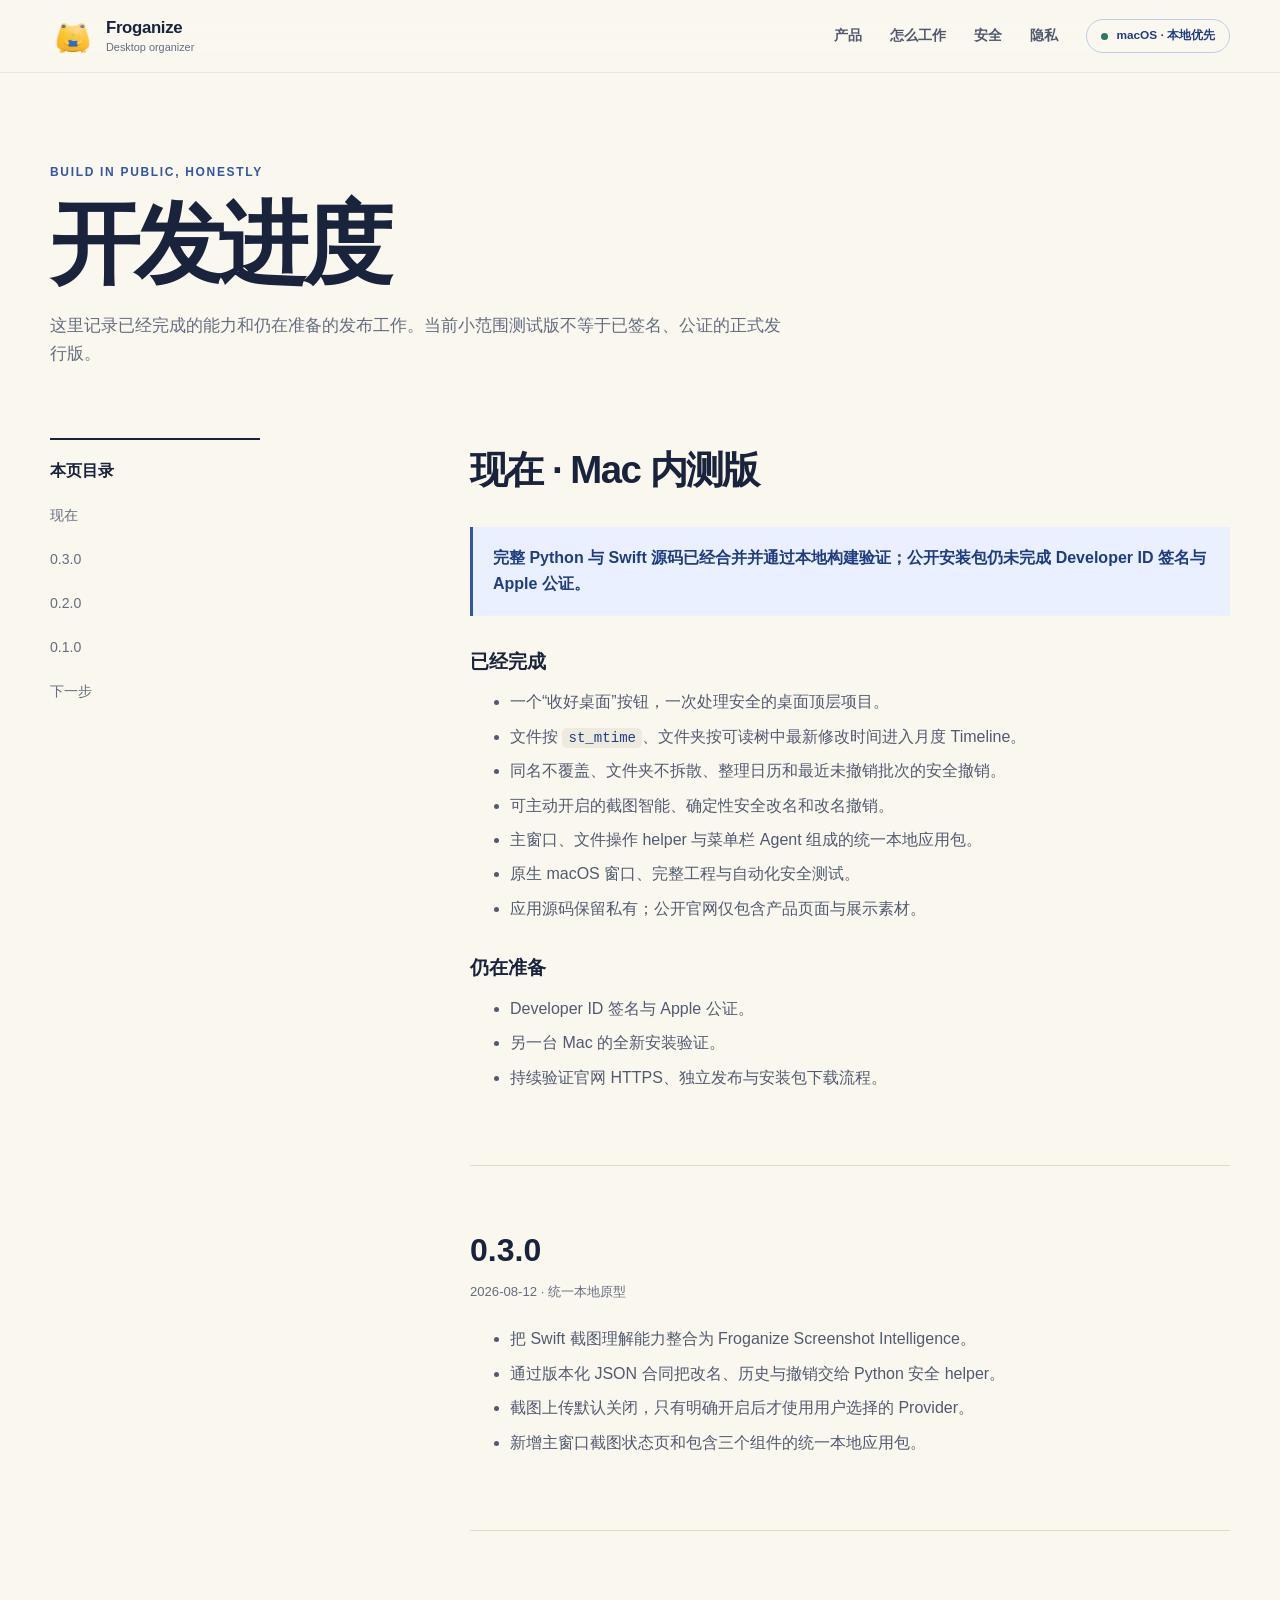
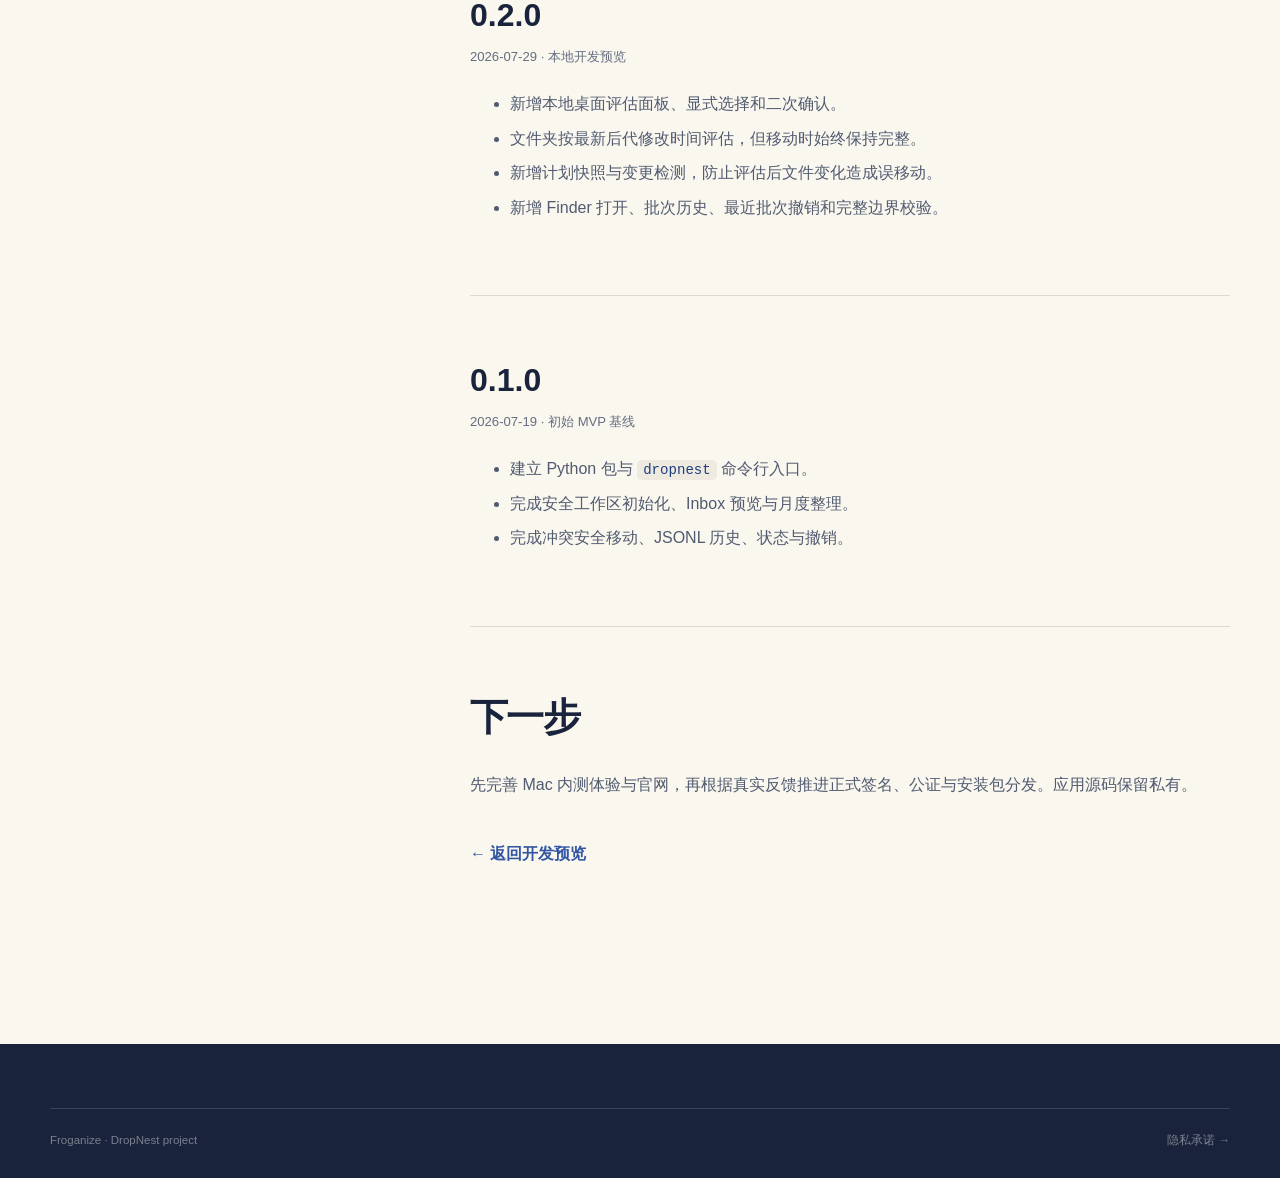
==== changelog.html @ e3f1faae "Publish independent marketing site with clay mascot system" ====
<!doctype html>
<html lang="zh-CN">
  <head>
    <meta charset="utf-8">
    <meta name="viewport" content="width=device-width, initial-scale=1">
    <meta name="description" content="Froganize 开发进度与版本变化记录。">
    <meta name="theme-color" content="#faf7ef">
    <meta property="og:url" content="https://www.froganize.com/changelog.html">
    <title>开发进度 · Froganize</title>
    <link rel="canonical" href="https://www.froganize.com/changelog.html">
    <link rel="icon" type="image/svg+xml" href="./assets/froganize-mark.svg">
    <link rel="apple-touch-icon" href="./assets/apple-touch-icon.png">
    <link rel="stylesheet" href="./styles.css">
  </head>
  <body>
    <a class="skip-link" href="#main-content">跳到主要内容</a>
    <header class="site-header">
      <div class="page-width header-inner">
        <a class="brand" href="./index.html" aria-label="返回 Froganize 官网">
          <span class="brand-avatar" aria-hidden="true"><img src="./assets/froganize-mascot-128.png" alt="" width="128" height="128"></span>
          <span class="brand-copy"><strong>Froganize</strong><small>Desktop organizer</small></span>
        </a>
        <nav class="site-nav" aria-label="主要导航">
          <a href="./index.html#transformation">产品</a>
          <a href="./index.html#workflow">怎么工作</a>
          <a href="./index.html#safety">安全</a>
          <a href="./privacy.html">隐私</a>
        </nav>
        <span class="local-pill"><i aria-hidden="true"></i>macOS · 本地优先</span>
        <details class="mobile-nav">
          <summary aria-label="打开网站导航"><span></span><span></span><span></span></summary>
          <nav aria-label="移动端导航"><a href="./index.html">返回首页</a><a href="./index.html#workflow">怎么工作</a><a href="./index.html#safety">安全原则</a><a href="./privacy.html">隐私承诺</a></nav>
        </details>
      </div>
    </header>

    <main class="subpage-main page-width" id="main-content">
      <header class="document-hero">
        <p class="eyebrow">Build in public, honestly</p>
        <h1>开发进度</h1>
        <p>这里记录已经完成的能力和仍在准备的发布工作。当前小范围测试版不等于已签名、公证的正式发行版。</p>
      </header>

      <div class="document-layout">
        <nav class="document-toc" aria-label="页面目录">
          <strong>本页目录</strong>
          <a href="#now">现在</a>
          <a href="#v030">0.3.0</a>
          <a href="#v020">0.2.0</a>
          <a href="#v010">0.1.0</a>
          <a href="#next">下一步</a>
        </nav>

        <div class="document-content">
          <section class="document-section" id="now">
            <h2>现在 · Mac 内测版</h2>
            <div class="document-callout">完整 Python 与 Swift 源码已经合并并通过本地构建验证；公开安装包仍未完成 Developer ID 签名与 Apple 公证。</div>
            <h3>已经完成</h3>
            <ul>
              <li>一个“收好桌面”按钮，一次处理安全的桌面顶层项目。</li>
              <li>文件按 <code>st_mtime</code>、文件夹按可读树中最新修改时间进入月度 Timeline。</li>
              <li>同名不覆盖、文件夹不拆散、整理日历和最近未撤销批次的安全撤销。</li>
              <li>可主动开启的截图智能、确定性安全改名和改名撤销。</li>
              <li>主窗口、文件操作 helper 与菜单栏 Agent 组成的统一本地应用包。</li>
              <li>原生 macOS 窗口、完整工程与自动化安全测试。</li>
              <li>应用源码保留私有；公开官网仅包含产品页面与展示素材。</li>
            </ul>
            <h3>仍在准备</h3>
            <ul>
              <li>Developer ID 签名与 Apple 公证。</li>
              <li>另一台 Mac 的全新安装验证。</li>
              <li>持续验证官网 HTTPS、独立发布与安装包下载流程。</li>
            </ul>
          </section>

          <section class="document-section" id="v030">
            <div class="version-entry">
              <h3>0.3.0</h3>
              <span class="version-meta">2026-08-12 · 统一本地原型</span>
              <ul>
                <li>把 Swift 截图理解能力整合为 Froganize Screenshot Intelligence。</li>
                <li>通过版本化 JSON 合同把改名、历史与撤销交给 Python 安全 helper。</li>
                <li>截图上传默认关闭，只有明确开启后才使用用户选择的 Provider。</li>
                <li>新增主窗口截图状态页和包含三个组件的统一本地应用包。</li>
              </ul>
            </div>
          </section>

          <section class="document-section" id="v020">
            <div class="version-entry">
              <h3>0.2.0</h3>
              <span class="version-meta">2026-07-29 · 本地开发预览</span>
              <ul>
                <li>新增本地桌面评估面板、显式选择和二次确认。</li>
                <li>文件夹按最新后代修改时间评估，但移动时始终保持完整。</li>
                <li>新增计划快照与变更检测，防止评估后文件变化造成误移动。</li>
                <li>新增 Finder 打开、批次历史、最近批次撤销和完整边界校验。</li>
              </ul>
            </div>
          </section>

          <section class="document-section" id="v010">
            <div class="version-entry">
              <h3>0.1.0</h3>
              <span class="version-meta">2026-07-19 · 初始 MVP 基线</span>
              <ul>
                <li>建立 Python 包与 <code>dropnest</code> 命令行入口。</li>
                <li>完成安全工作区初始化、Inbox 预览与月度整理。</li>
                <li>完成冲突安全移动、JSONL 历史、状态与撤销。</li>
              </ul>
            </div>
          </section>

          <section class="document-section" id="next">
            <h2>下一步</h2>
            <p>先完善 Mac 内测体验与官网，再根据真实反馈推进正式签名、公证与安装包分发。应用源码保留私有。</p>
            <a class="document-back" href="./index.html#release">← 返回开发预览</a>
          </section>
        </div>
      </div>
    </main>

    <footer class="site-footer">
      <div class="page-width footer-bottom"><span>Froganize · DropNest project</span><a href="./privacy.html">隐私承诺 →</a></div>
    </footer>
  </body>
</html>
---- styles.css ----
:root {
  --canvas: #faf7ef;
  --surface: #fffdf8;
  --surface-blue: #eaf0ff;
  --ink: #19233b;
  --muted: #646d80;
  --line: #dcd9cf;
  --line-blue: #becbec;
  --cobalt: #3156a3;
  --cobalt-dark: #1f3e7f;
  --yellow: #f7d86a;
  --coral: #f38b72;
  --coral-ink: #9c4737;
  --green: #2f775c;
  --radius: 20px;
  --page: 1180px;
  --shadow-product: 0 26px 70px rgba(35, 54, 94, 0.16);
}

*,
*::before,
*::after {
  box-sizing: border-box;
}

html {
  scroll-behavior: smooth;
}

body {
  margin: 0;
  background: var(--canvas);
  color: var(--ink);
  font-family: -apple-system, BlinkMacSystemFont, "SF Pro Display", "PingFang SC",
    "Helvetica Neue", Arial, sans-serif;
  font-size: 16px;
  line-height: 1.65;
  text-rendering: optimizeLegibility;
  -webkit-font-smoothing: antialiased;
}

img {
  display: block;
  max-width: 100%;
  height: auto;
}

a {
  color: inherit;
  text-decoration: none;
}

button,
a,
summary {
  -webkit-tap-highlight-color: transparent;
}

a:focus-visible,
button:focus-visible,
summary:focus-visible {
  outline: 3px solid var(--cobalt-dark);
  outline-offset: 4px;
}

p,
h1,
h2,
h3,
figure,
ul,
ol,
dl,
dd {
  margin-top: 0;
}

h1,
h2,
h3,
.story-ending {
  text-wrap: balance;
}

p {
  text-wrap: pretty;
}

.hero-lead,
.section-heading > p,
.safety-lead,
.story-intro > p:last-child,
.story-copy p,
.release-detail > p {
  text-wrap: balance;
}

.page-width {
  width: min(calc(100% - 48px), var(--page));
  margin-inline: auto;
}

.section-block {
  padding: 116px 0;
  scroll-margin-top: 92px;
}

.skip-link {
  position: fixed;
  top: 12px;
  left: 12px;
  z-index: 100;
  padding: 10px 16px;
  border-radius: 10px;
  background: var(--ink);
  color: white;
  transform: translateY(-160%);
  transition: transform 160ms ease;
}

.skip-link:focus {
  transform: translateY(0);
}

.eyebrow {
  margin-bottom: 18px;
  color: var(--cobalt);
  font-size: 0.75rem;
  font-weight: 800;
  letter-spacing: 0.14em;
  text-transform: uppercase;
}

.site-header {
  position: sticky;
  top: 0;
  z-index: 50;
  border-bottom: 1px solid rgba(49, 86, 163, 0.1);
  background: rgba(250, 247, 239, 0.88);
  -webkit-backdrop-filter: blur(18px);
  backdrop-filter: blur(18px);
}

.header-inner {
  display: flex;
  min-height: 72px;
  align-items: center;
  gap: 28px;
}

.brand {
  display: inline-flex;
  min-height: 44px;
  align-items: center;
  gap: 10px;
  flex: 0 0 auto;
}

.brand-avatar {
  display: grid;
  width: 46px;
  height: 46px;
  place-items: center;
}

.brand-avatar img {
  width: 46px;
  height: 46px;
  object-fit: contain;
}

.brand-copy {
  display: grid;
  line-height: 1.08;
}

.brand-copy strong {
  font-size: 1.05rem;
  letter-spacing: -0.02em;
}

.brand-copy small {
  margin-top: 5px;
  color: var(--muted);
  font-size: 0.68rem;
}

.site-nav {
  display: flex;
  align-items: center;
  gap: 28px;
  margin-left: auto;
}

.site-nav a {
  min-height: 44px;
  display: inline-flex;
  align-items: center;
  color: #4f586c;
  font-size: 0.88rem;
  font-weight: 650;
}

.site-nav a:hover,
.text-link:hover,
.footer-main nav a:hover {
  color: var(--cobalt);
}

.header-download {
  display: inline-flex;
  min-height: 44px;
  align-items: center;
  justify-content: center;
  padding: 0 20px;
  border-radius: 999px;
  background: var(--cobalt);
  color: white;
  font-size: 0.87rem;
  font-weight: 800;
}

.header-download:hover {
  background: var(--cobalt-dark);
}

.mobile-nav {
  display: none;
  position: relative;
}

.mobile-nav summary {
  display: grid;
  width: 44px;
  min-height: 44px;
  align-content: center;
  gap: 5px;
  padding: 10px;
  cursor: pointer;
  list-style: none;
}

.mobile-nav summary::-webkit-details-marker {
  display: none;
}

.mobile-nav summary span {
  width: 22px;
  height: 2px;
  border-radius: 2px;
  background: var(--ink);
}

.mobile-nav nav {
  position: absolute;
  top: 52px;
  right: 0;
  display: grid;
  width: min(280px, calc(100vw - 32px));
  padding: 10px;
  border: 1px solid var(--line);
  border-radius: 16px;
  background: var(--surface);
  box-shadow: 0 18px 45px rgba(25, 35, 59, 0.14);
}

.mobile-nav nav a {
  display: flex;
  min-height: 46px;
  align-items: center;
  padding: 0 12px;
  border-radius: 10px;
  font-weight: 700;
}

.mobile-nav nav a:hover {
  background: var(--surface-blue);
}

.mobile-nav nav .download-cta {
  margin-top: 6px;
  justify-content: center;
  background: var(--cobalt);
  color: white;
}

.hero {
  min-height: min(780px, calc(100vh - 72px));
  display: grid;
  grid-template-columns: minmax(0, 0.92fr) minmax(420px, 1.08fr);
  align-items: center;
  gap: clamp(36px, 6vw, 88px);
  padding-top: 72px;
  padding-bottom: 80px;
  scroll-margin-top: 92px;
}

.hero-copy {
  position: relative;
  z-index: 2;
}

.hero h1 {
  max-width: 730px;
  margin-bottom: 28px;
  font-size: clamp(3.65rem, 6vw, 6.4rem);
  font-weight: 850;
  letter-spacing: -0.075em;
  line-height: 0.98;
  text-wrap: balance;
}

.hero-lead {
  max-width: 600px;
  margin-bottom: 30px;
  color: #4f586b;
  font-size: 1.12rem;
  line-height: 1.85;
}

.hero-actions,
.release-actions {
  display: flex;
  flex-wrap: wrap;
  gap: 12px;
}

.button {
  display: inline-flex;
  min-height: 50px;
  align-items: center;
  justify-content: center;
  padding: 0 23px;
  border-radius: 999px;
  font-weight: 800;
  transition: transform 160ms ease, background 160ms ease, color 160ms ease;
}

.button:hover {
  transform: translateY(-2px);
}

.button-primary {
  background: var(--cobalt);
  color: white;
}

.button-primary:hover {
  background: var(--cobalt-dark);
}

.button-quiet {
  border: 1px solid var(--line-blue);
  background: transparent;
  color: var(--cobalt-dark);
}

.button-quiet:hover {
  background: var(--surface-blue);
}

.preview-note {
  margin: 14px 0 0;
  color: var(--muted);
  font-size: 0.78rem;
}

.trust-list {
  display: flex;
  flex-wrap: wrap;
  gap: 8px 22px;
  margin: 34px 0 0;
  padding: 20px 0 0;
  border-top: 1px solid var(--line);
  list-style: none;
  color: var(--muted);
  font-size: 0.82rem;
  font-weight: 700;
}

.trust-list li::before {
  content: "✓";
  margin-right: 7px;
  color: var(--green);
}

.hero-visual {
  margin: 0;
}

.hero-visual img {
  width: 100%;
  mix-blend-mode: multiply;
  -webkit-mask-image: radial-gradient(ellipse 76% 72% at 51% 50%, #000 58%, transparent 96%);
  mask-image: radial-gradient(ellipse 76% 72% at 51% 50%, #000 58%, transparent 96%);
}

.section-heading {
  margin-bottom: 62px;
}

.section-heading h2,
.story-intro h2,
.safety-copy h2,
.release-copy h2 {
  margin-bottom: 0;
  font-size: clamp(2.55rem, 4.7vw, 4.75rem);
  font-weight: 820;
  letter-spacing: -0.055em;
  line-height: 1.06;
  text-wrap: balance;
}

.split-heading {
  display: grid;
  grid-template-columns: minmax(0, 1fr) minmax(300px, 0.66fr);
  align-items: end;
  gap: 80px;
}

.split-heading > p {
  margin-bottom: 6px;
  color: var(--muted);
  font-size: 1.02rem;
  line-height: 1.85;
}

.transformation-section {
  border-top: 1px solid var(--line);
  background: var(--surface);
}

.before-after-demo {
  display: grid;
  grid-template-columns: minmax(0, 1fr) 92px minmax(0, 1fr);
  align-items: stretch;
  overflow: clip;
  border: 1px solid var(--line);
  border-radius: var(--radius);
  background: white;
}

.file-panel {
  min-width: 0;
  padding: clamp(28px, 4vw, 52px);
}

.before-panel {
  background: #fffaf6;
}

.after-panel {
  background: #f5f8ff;
}

.panel-label {
  display: flex;
  align-items: center;
  gap: 9px;
  margin-bottom: 26px;
  color: var(--muted);
  font-size: 0.76rem;
  font-weight: 800;
  letter-spacing: 0.08em;
  text-transform: uppercase;
}

.panel-label i {
  width: 8px;
  height: 8px;
  border-radius: 50%;
  background: var(--coral);
}

.after-panel .panel-label i {
  background: var(--cobalt);
}

.file-panel h3 {
  margin-bottom: 30px;
  font-size: clamp(1.65rem, 3vw, 2.45rem);
  line-height: 1.18;
  letter-spacing: -0.035em;
}

.file-list,
.timeline-tree {
  display: grid;
  gap: 10px;
  margin-bottom: 0;
  padding: 0;
  list-style: none;
}

.file-list li,
.timeline-tree li {
  display: flex;
  min-height: 42px;
  align-items: center;
  gap: 12px;
  padding: 8px 12px;
  border-bottom: 1px solid rgba(100, 109, 128, 0.13);
  font-size: 0.9rem;
}

.file-list .faded {
  opacity: 0.45;
  text-decoration: line-through;
}

.file-icon,
.tree-file {
  position: relative;
  width: 18px;
  height: 22px;
  flex: 0 0 auto;
  border-radius: 3px;
  background: var(--coral);
}

.file-icon::after,
.tree-file::after {
  content: "";
  position: absolute;
  top: 4px;
  right: -1px;
  border-width: 4px 0 0 4px;
  border-style: solid;
  border-color: transparent transparent transparent rgba(255, 255, 255, 0.75);
}

.file-icon.folder,
.tree-folder {
  width: 23px;
  height: 17px;
  border-radius: 3px;
  background: var(--cobalt);
}

.file-icon.folder::before,
.tree-folder::before {
  content: "";
  position: absolute;
  top: -4px;
  left: 2px;
  width: 10px;
  height: 5px;
  border-radius: 3px 3px 0 0;
  background: inherit;
}

.file-icon.folder::after {
  display: none;
}

.tree-folder {
  position: relative;
  display: inline-block;
  flex: 0 0 auto;
}

.tree-file {
  width: 15px;
  height: 19px;
  background: #8498ca;
}

.timeline-tree .depth-one {
  padding-left: 30px;
}

.timeline-tree .depth-two {
  padding-left: 54px;
}

.timeline-tree .depth-three {
  padding-left: 80px;
  color: var(--muted);
}

.stays-note {
  margin: 22px 0 0;
  padding-top: 18px;
  border-top: 1px solid var(--line-blue);
  color: var(--cobalt-dark);
  font-size: 0.82rem;
  font-weight: 700;
}

.confirm-bridge {
  display: grid;
  place-content: center;
  gap: 4px;
  border-inline: 1px solid var(--line);
  background: var(--canvas);
  color: var(--cobalt);
  text-align: center;
}

.confirm-bridge span {
  font-size: 0.7rem;
  font-weight: 800;
}

.confirm-bridge i {
  font-size: 2rem;
  font-style: normal;
}

.outcome-list {
  display: grid;
  grid-template-columns: repeat(3, 1fr);
  margin: 42px 0 0;
  border-block: 1px solid var(--line);
}

.outcome-list div {
  padding: 24px 30px;
}

.outcome-list div + div {
  border-left: 1px solid var(--line);
}

.outcome-list dt {
  margin-bottom: 4px;
  font-weight: 800;
}

.outcome-list dd {
  margin-bottom: 0;
  color: var(--muted);
  font-size: 0.86rem;
}

.workflow-section {
  background: var(--canvas);
}

.centered-heading {
  max-width: 720px;
  margin-inline: auto;
  text-align: center;
}

.centered-heading > p:last-child {
  max-width: 620px;
  margin: 22px auto 0;
  color: var(--muted);
}

.workflow-list {
  display: grid;
  grid-template-columns: repeat(4, 1fr);
  margin: 0;
  padding: 0;
  border-block: 1px solid var(--line);
  list-style: none;
}

.workflow-list li {
  min-width: 0;
  padding: 32px 28px 38px;
}

.workflow-mascot {
  width: 112px;
  height: 112px;
  margin: 0 auto 22px;
  object-fit: contain;
  filter: drop-shadow(0 12px 14px rgba(31, 62, 127, 0.09));
  transition: transform 180ms ease;
}

.workflow-list li:hover .workflow-mascot {
  transform: translateY(-4px);
}

.workflow-list li + li {
  border-left: 1px solid var(--line);
}

.workflow-list span {
  color: var(--cobalt);
  font-size: 0.73rem;
  font-weight: 850;
}

.workflow-list p {
  margin: 18px 0 0;
  color: var(--muted);
  font-size: 0.7rem;
  font-weight: 800;
  letter-spacing: 0.12em;
  text-transform: uppercase;
}

.workflow-list h3 {
  margin: 4px 0 14px;
  font-size: 1.5rem;
}

.workflow-list small {
  color: var(--muted);
  font-size: 0.85rem;
  line-height: 1.75;
}

.product-section {
  background: var(--surface);
}

.app-window {
  overflow: clip;
  margin: 0;
  border: 1px solid #cfd5e1;
  border-radius: var(--radius);
  background: #f7f8fb;
  box-shadow: var(--shadow-product);
}

.window-bar {
  position: relative;
  display: flex;
  min-height: 48px;
  align-items: center;
  gap: 8px;
  padding: 0 18px;
  border-bottom: 1px solid #d9dce4;
  background: #eff0f3;
}

.window-bar span {
  width: 12px;
  height: 12px;
  border-radius: 50%;
  background: #ff6257;
}

.window-bar span:nth-child(2) {
  background: #ffc04c;
}

.window-bar span:nth-child(3) {
  background: #30c750;
}

.window-bar strong {
  position: absolute;
  left: 50%;
  color: #5e6572;
  font-size: 0.76rem;
  transform: translateX(-50%);
}

.product-shot-link {
  display: block;
  background: white;
}

.product-shot-link img {
  width: 100%;
}

.app-window figcaption {
  display: flex;
  min-height: 54px;
  align-items: center;
  gap: 22px;
  padding: 10px 18px;
  color: var(--muted);
  font-size: 0.75rem;
}

.app-window figcaption span {
  color: var(--green);
  font-weight: 800;
}

.app-window figcaption strong {
  margin-right: auto;
}

.app-window figcaption a {
  color: var(--cobalt);
  font-weight: 800;
}

.product-points {
  display: grid;
  grid-template-columns: repeat(3, 1fr);
  margin: 36px 0 0;
  padding: 0;
  border-bottom: 1px solid var(--line);
  list-style: none;
}

.product-points li {
  display: grid;
  grid-template-columns: auto 1fr;
  gap: 10px 18px;
  padding: 0 24px 28px;
}

.product-points li + li {
  border-left: 1px solid var(--line);
}

.product-points strong {
  color: var(--cobalt);
}

.product-points span {
  color: var(--muted);
}

.intelligence-section {
  overflow: clip;
  border-top: 1px solid var(--line);
  background:
    radial-gradient(circle at 12% 18%, rgba(247, 216, 106, 0.2), transparent 28%),
    radial-gradient(circle at 88% 72%, rgba(49, 86, 163, 0.11), transparent 30%),
    var(--canvas);
}

.intelligence-heading > p {
  max-width: 520px;
}

.intelligence-heading h2 span {
  white-space: nowrap;
}

.rename-demo {
  display: grid;
  grid-template-columns: minmax(0, 1fr) 180px minmax(0, 1fr);
  align-items: center;
  gap: 24px;
  padding: clamp(24px, 4vw, 48px);
  border: 1px solid rgba(255, 255, 255, 0.78);
  border-radius: 32px;
  background: rgba(255, 255, 255, 0.48);
  box-shadow:
    0 24px 70px rgba(35, 54, 94, 0.1),
    inset 0 1px 0 rgba(255, 255, 255, 0.86);
  -webkit-backdrop-filter: blur(24px);
  backdrop-filter: blur(24px);
}

.rename-file {
  min-width: 0;
  padding: 28px;
  border: 1px solid rgba(49, 86, 163, 0.13);
  border-radius: 22px;
  background: rgba(255, 253, 248, 0.82);
}

.rename-after {
  border-color: rgba(49, 86, 163, 0.28);
  background: rgba(234, 240, 255, 0.72);
}

.rename-kicker {
  display: inline-flex;
  margin-bottom: 18px;
  color: var(--muted);
  font-size: 0.72rem;
  font-weight: 850;
  letter-spacing: 0.1em;
}

.rename-after .rename-kicker {
  color: var(--cobalt);
}

.screenshot-thumbnail {
  position: relative;
  display: grid;
  height: 150px;
  grid-template-columns: repeat(3, 1fr);
  align-items: end;
  gap: 9px;
  overflow: hidden;
  margin-bottom: 22px;
  padding: 24px;
  border-radius: 15px;
  background: linear-gradient(145deg, #f7d86a 0 44%, #f5ede0 44% 100%);
}

.screenshot-thumbnail::before {
  content: "";
  position: absolute;
  inset: 15px 15px auto;
  height: 8px;
  border-radius: 999px;
  background: rgba(25, 35, 59, 0.12);
}

.screenshot-thumbnail span {
  height: 32%;
  border-radius: 7px 7px 3px 3px;
  background: rgba(49, 86, 163, 0.68);
}

.screenshot-thumbnail span:nth-child(2) {
  height: 58%;
}

.screenshot-thumbnail span:nth-child(3) {
  height: 82%;
}

.screenshot-thumbnail i {
  position: absolute;
  top: 35px;
  right: 25px;
  width: 36px;
  height: 36px;
  border: 8px solid rgba(243, 139, 114, 0.82);
  border-radius: 50%;
}

.screenshot-thumbnail.named {
  background: linear-gradient(145deg, #dce6ff 0 44%, #f6f8ff 44% 100%);
}

.rename-file p {
  overflow-wrap: anywhere;
  margin-bottom: 7px;
  color: var(--ink);
  font-size: 0.95rem;
  font-weight: 800;
}

.rename-file small {
  color: var(--muted);
  font-size: 0.78rem;
}

.rename-magic {
  display: grid;
  justify-items: center;
  color: var(--cobalt);
  text-align: center;
}

.rename-magic img {
  width: 124px;
  height: 124px;
  object-fit: contain;
  filter: drop-shadow(0 14px 18px rgba(31, 62, 127, 0.12));
}

.rename-magic span {
  margin-top: 4px;
  font-size: 0.72rem;
  font-weight: 850;
}

.rename-magic i {
  margin-top: 3px;
  font-size: 1.75rem;
  font-style: normal;
}

.intelligence-steps {
  display: grid;
  grid-template-columns: repeat(2, 1fr);
  gap: 0;
  margin: 56px 0 0;
  padding: 0;
  border-block: 1px solid var(--line);
  list-style: none;
}

.intelligence-steps li {
  display: grid;
  grid-template-columns: 54px minmax(0, 1fr);
  gap: 18px;
  padding: 30px;
}

.intelligence-steps li:nth-child(even) {
  border-left: 1px solid var(--line);
}

.intelligence-steps li:nth-child(n + 3) {
  border-top: 1px solid var(--line);
}

.intelligence-steps > li > span {
  display: grid;
  width: 48px;
  height: 48px;
  place-items: center;
  border: 1px solid rgba(49, 86, 163, 0.18);
  border-radius: 50%;
  background: rgba(255, 255, 255, 0.55);
  color: var(--cobalt);
  font-size: 0.72rem;
  font-weight: 850;
}

.intelligence-steps h3 {
  margin-bottom: 7px;
  font-size: 1.08rem;
}

.intelligence-steps p {
  margin-bottom: 0;
  color: var(--muted);
  font-size: 0.86rem;
}

.intelligence-boundary {
  display: grid;
  grid-template-columns: minmax(0, 0.9fr) minmax(0, 1.1fr);
  gap: clamp(48px, 8vw, 110px);
  margin-top: 78px;
  padding: clamp(34px, 5vw, 64px);
  border-radius: 28px;
  background: var(--ink);
  color: white;
}

.boundary-copy .eyebrow {
  color: var(--yellow);
}

.boundary-copy h3 {
  margin-bottom: 24px;
  font-size: clamp(2rem, 3.6vw, 3.55rem);
  letter-spacing: -0.045em;
  line-height: 1.08;
}

.boundary-copy > p:last-child {
  margin-bottom: 0;
  color: rgba(255, 255, 255, 0.67);
  font-size: 0.92rem;
}

.boundary-list {
  margin-bottom: 0;
  border-top: 1px solid rgba(255, 255, 255, 0.18);
}

.boundary-list div {
  padding: 20px 0;
  border-bottom: 1px solid rgba(255, 255, 255, 0.18);
}

.boundary-list dt {
  margin-bottom: 6px;
  color: white;
  font-weight: 800;
}

.boundary-list dd {
  margin-bottom: 0;
  color: rgba(255, 255, 255, 0.64);
  font-size: 0.84rem;
}

.intelligence-note {
  display: grid;
  grid-template-columns: auto minmax(0, 1fr) auto;
  align-items: center;
  gap: 22px;
  margin-top: 28px;
  padding: 20px 24px;
  border: 1px solid var(--line-blue);
  border-radius: 16px;
  background: rgba(234, 240, 255, 0.58);
}

.intelligence-note strong {
  color: var(--cobalt-dark);
  white-space: nowrap;
}

.intelligence-note span {
  color: var(--muted);
  font-size: 0.8rem;
}

.intelligence-note a {
  color: var(--cobalt);
  font-size: 0.82rem;
  font-weight: 800;
  white-space: nowrap;
}

.safety-section {
  background: var(--cobalt-dark);
  color: white;
}

.safety-layout {
  display: grid;
  grid-template-columns: minmax(340px, 0.9fr) minmax(0, 1.1fr);
  align-items: center;
  gap: clamp(52px, 8vw, 112px);
}

.organizing-visual {
  margin: 0;
}

.organizing-visual img {
  width: 100%;
  mix-blend-mode: screen;
  -webkit-mask-image: radial-gradient(ellipse, #000 58%, transparent 96%);
  mask-image: radial-gradient(ellipse, #000 58%, transparent 96%);
}

.safety-copy .eyebrow {
  color: var(--yellow);
}

.safety-copy h2 {
  color: white;
}

.safety-lead {
  max-width: 660px;
  margin: 28px 0 36px;
  color: rgba(255, 255, 255, 0.72);
  font-size: 1rem;
}

.safety-list {
  margin-bottom: 28px;
  border-top: 1px solid rgba(255, 255, 255, 0.2);
}

.safety-list div {
  display: grid;
  grid-template-columns: minmax(150px, 0.7fr) minmax(0, 1.3fr);
  gap: 28px;
  padding: 21px 0;
  border-bottom: 1px solid rgba(255, 255, 255, 0.2);
}

.safety-list dt {
  font-weight: 800;
}

.safety-list dd {
  margin-bottom: 0;
  color: rgba(255, 255, 255, 0.68);
  font-size: 0.86rem;
}

.text-link {
  display: inline-flex;
  min-height: 44px;
  align-items: center;
  color: var(--yellow);
  font-weight: 800;
}

.story-section {
  overflow: clip;
  background: #fbf4df;
}

.story-intro {
  max-width: 780px;
  margin-bottom: 84px;
}

.story-intro > p:last-child {
  max-width: 650px;
  margin: 26px 0 0;
  color: var(--muted);
  font-size: 1.05rem;
}

.story-scene {
  position: relative;
  display: grid;
  min-height: 610px;
  grid-template-columns: minmax(0, 1.15fr) minmax(280px, 0.65fr);
  align-items: center;
  gap: clamp(42px, 7vw, 100px);
  padding: 36px 0;
}

.story-scene:nth-child(even) {
  grid-template-columns: minmax(280px, 0.65fr) minmax(0, 1.15fr);
}

.story-scene:nth-child(even) .story-art {
  order: 2;
}

.story-scene:nth-child(even) .story-copy {
  order: 1;
}

.story-art {
  position: relative;
  margin: 0;
}

.story-art::after {
  content: "";
  position: absolute;
  inset: -2px;
  background:
    linear-gradient(to bottom, #fbf4df 0%, transparent 18%, transparent 82%, #fbf4df 100%),
    linear-gradient(to right, #fbf4df 0%, transparent 16%, transparent 84%, #fbf4df 100%);
  pointer-events: none;
}

.story-art img {
  width: 100%;
  object-fit: contain;
  mix-blend-mode: multiply;
  -webkit-mask-image: radial-gradient(ellipse 70% 64% at 50% 50%, #000 52%, transparent 94%);
  mask-image: radial-gradient(ellipse 70% 64% at 50% 50%, #000 52%, transparent 94%);
}

.story-copy {
  position: relative;
  z-index: 2;
}

.story-copy h3 {
  margin-bottom: 20px;
  font-size: clamp(2rem, 4vw, 3.45rem);
  letter-spacing: -0.045em;
  line-height: 1.08;
}

.story-copy p {
  margin-bottom: 0;
  color: #596174;
  font-size: 1rem;
  line-height: 1.9;
}

.story-product-bridge {
  display: grid;
  grid-template-columns: 150px minmax(0, 1fr);
  align-items: center;
  gap: clamp(28px, 5vw, 72px);
  margin-top: 76px;
  padding-top: 36px;
  border-top: 1px solid rgba(49, 86, 163, 0.24);
}

.story-product-bridge > img {
  width: 150px;
  height: 150px;
  filter: drop-shadow(0 16px 18px rgba(31, 62, 127, 0.1));
}

.story-product-bridge .eyebrow {
  margin-bottom: 8px;
}

.story-ending {
  max-width: none;
  margin: 0;
  padding: 0;
  color: var(--cobalt-dark);
  font-size: clamp(1.55rem, 2.7vw, 2.55rem);
  font-weight: 800;
  letter-spacing: -0.04em;
}

.story-product-bridge > div > p:last-child {
  max-width: 680px;
  margin: 14px 0 0;
  color: var(--muted);
}

.release-section {
  background: var(--surface-blue);
}

.release-layout {
  display: grid;
  grid-template-columns: minmax(300px, 0.8fr) minmax(0, 1.2fr);
  gap: clamp(52px, 9vw, 130px);
}

.release-detail > p {
  margin-bottom: 30px;
  color: #4f5d7a;
  font-size: 1rem;
}

.release-status {
  display: grid;
  gap: 0;
  margin: 0 0 30px;
  padding: 0;
  border-top: 1px solid var(--line-blue);
  list-style: none;
}

.release-status li {
  padding: 13px 0;
  border-bottom: 1px solid var(--line-blue);
  color: var(--green);
  font-size: 0.88rem;
  font-weight: 750;
}

.release-status .pending {
  color: var(--coral-ink);
}

.release-honesty {
  margin: 18px 0 0;
  color: var(--muted);
  font-size: 0.76rem;
}

.site-footer {
  padding: 64px 0 28px;
  background: var(--ink);
  color: white;
}

.footer-main {
  display: grid;
  grid-template-columns: auto 1fr auto;
  align-items: center;
  gap: 36px;
}

.footer-brand img {
  width: 44px;
  height: 44px;
}

.footer-brand span {
  display: grid;
  line-height: 1.1;
}

.footer-brand small {
  margin-top: 5px;
  color: rgba(255, 255, 255, 0.55);
}

.footer-main > p {
  margin-bottom: 0;
  color: rgba(255, 255, 255, 0.6);
  font-size: 0.86rem;
}

.footer-main nav {
  display: flex;
  flex-wrap: wrap;
  gap: 24px;
}

.footer-main nav a {
  display: inline-flex;
  min-height: 44px;
  align-items: center;
  color: rgba(255, 255, 255, 0.75);
  font-size: 0.84rem;
  font-weight: 700;
}

.footer-bottom {
  display: flex;
  justify-content: space-between;
  gap: 24px;
  margin-top: 42px;
  padding-top: 22px;
  border-top: 1px solid rgba(255, 255, 255, 0.14);
  color: rgba(255, 255, 255, 0.42);
  font-size: 0.72rem;
}

/* Shared documentation pages */

.local-pill {
  display: inline-flex;
  min-height: 34px;
  align-items: center;
  gap: 8px;
  padding: 0 14px;
  border: 1px solid var(--line-blue);
  border-radius: 999px;
  color: var(--cobalt-dark);
  font-size: 0.74rem;
  font-weight: 800;
}

.local-pill i {
  width: 7px;
  height: 7px;
  border-radius: 50%;
  background: var(--green);
}

.subpage-main {
  padding-top: 90px;
  padding-bottom: 110px;
}

.document-hero {
  max-width: 780px;
  margin-bottom: 70px;
}

.document-hero h1 {
  margin-bottom: 22px;
  font-size: clamp(3.4rem, 7vw, 6rem);
  letter-spacing: -0.065em;
  line-height: 0.98;
}

.document-hero > p:last-child {
  color: var(--muted);
  font-size: 1.08rem;
}

.document-layout {
  display: grid;
  grid-template-columns: 210px minmax(0, 760px);
  justify-content: space-between;
  gap: 80px;
}

.document-toc {
  position: sticky;
  top: 104px;
  align-self: start;
  display: grid;
  gap: 4px;
  padding-top: 18px;
  border-top: 2px solid var(--ink);
}

.document-toc strong {
  margin-bottom: 8px;
}

.document-toc a {
  display: flex;
  min-height: 40px;
  align-items: center;
  color: var(--muted);
  font-size: 0.88rem;
}

.document-toc a:hover {
  color: var(--cobalt);
}

.document-content {
  min-width: 0;
}

.document-section {
  padding: 0 0 58px;
  scroll-margin-top: 110px;
}

.document-section + .document-section {
  padding-top: 58px;
  border-top: 1px solid var(--line);
}

.document-section h2 {
  margin-bottom: 24px;
  font-size: clamp(1.8rem, 3vw, 2.7rem);
  letter-spacing: -0.04em;
}

.document-section h3 {
  margin: 30px 0 12px;
  font-size: 1.2rem;
}

.document-section p,
.document-section li {
  color: #515b70;
}

.document-section li + li {
  margin-top: 8px;
}

.document-section code {
  padding: 2px 6px;
  border-radius: 5px;
  background: #eeeae0;
  color: var(--cobalt-dark);
  font-size: 0.88em;
}

.document-callout {
  margin: 26px 0;
  padding: 18px 20px;
  border-left: 3px solid var(--cobalt);
  background: var(--surface-blue);
  color: var(--cobalt-dark);
  font-weight: 650;
}

.version-entry h3 {
  margin-top: 0;
  font-size: 2rem;
}

.version-meta {
  display: block;
  margin: -8px 0 24px;
  color: var(--muted);
  font-size: 0.82rem;
}

.document-back {
  display: inline-flex;
  min-height: 44px;
  align-items: center;
  margin-top: 18px;
  color: var(--cobalt);
  font-weight: 800;
}

.subpage-main + .site-footer .footer-bottom {
  margin-top: 0;
}

@media (max-width: 1120px) {
  .site-nav {
    gap: 18px;
  }

  .local-pill {
    display: none;
  }

  .hero {
    grid-template-columns: minmax(0, 1fr) minmax(360px, 0.92fr);
  }

  .safety-layout {
    gap: 52px;
  }
}

@media (max-width: 920px) {
  .page-width {
    width: min(calc(100% - 40px), var(--page));
  }

  .section-block {
    padding: 92px 0;
  }

  .site-nav {
    display: none;
  }

  .header-download {
    margin-left: auto;
  }

  .mobile-nav {
    display: block;
    margin-left: auto;
  }

  .hero {
    min-height: auto;
    grid-template-columns: 1fr;
    gap: 28px;
    padding-top: 72px;
    text-align: center;
  }

  .hero-copy {
    max-width: 720px;
    margin-inline: auto;
  }

  .hero h1,
  .hero-lead {
    margin-inline: auto;
  }

  .hero-actions,
  .trust-list {
    justify-content: center;
  }

  .hero-visual {
    width: min(720px, 100%);
    margin-inline: auto;
  }

  .split-heading {
    grid-template-columns: 1fr;
    gap: 24px;
  }

  .split-heading > p {
    max-width: 680px;
  }

  .workflow-list {
    grid-template-columns: repeat(2, 1fr);
  }

  .workflow-list li:nth-child(3) {
    border-left: 0;
  }

  .workflow-list li:nth-child(n + 3) {
    border-top: 1px solid var(--line);
  }

  .safety-layout {
    grid-template-columns: 1fr;
  }

  .rename-demo {
    grid-template-columns: minmax(0, 1fr) 140px minmax(0, 1fr);
  }

  .intelligence-boundary {
    grid-template-columns: 1fr;
    gap: 38px;
  }

  .intelligence-note {
    grid-template-columns: 1fr;
    gap: 8px;
  }

  .intelligence-note strong,
  .intelligence-note a {
    white-space: normal;
  }

  .organizing-visual {
    width: min(660px, 100%);
    margin-inline: auto;
  }

  .story-scene,
  .story-scene:nth-child(even) {
    min-height: 0;
    grid-template-columns: minmax(0, 1.1fr) minmax(240px, 0.72fr);
    gap: 34px;
    padding: 56px 0;
  }

  .release-layout {
    grid-template-columns: 1fr;
  }

  .release-copy {
    max-width: 650px;
  }

  .document-layout {
    grid-template-columns: 1fr;
    gap: 42px;
  }

  .document-toc {
    position: static;
    grid-template-columns: repeat(3, 1fr);
  }

  .document-toc strong {
    grid-column: 1 / -1;
  }
}

@media (max-width: 700px) {
  .page-width {
    width: min(calc(100% - 32px), var(--page));
  }

  .section-block {
    padding: 76px 0;
  }

  .header-inner {
    min-height: 64px;
    gap: 8px;
  }

  .brand-avatar,
  .brand-avatar img {
    width: 42px;
    height: 42px;
  }

  .header-download {
    padding-inline: 16px;
  }

  .hero {
    padding-top: 54px;
    padding-bottom: 64px;
  }

  .hero h1 {
    font-size: clamp(3rem, 15vw, 4.7rem);
  }

  .hero-lead {
    font-size: 1rem;
    line-height: 1.75;
  }

  .hero-actions .button {
    flex: 1 1 170px;
  }

  .trust-list {
    display: grid;
    grid-template-columns: repeat(2, max-content);
  }

  .section-heading {
    margin-bottom: 42px;
  }

  .section-heading h2,
  .story-intro h2,
  .safety-copy h2,
  .release-copy h2 {
    font-size: clamp(2.35rem, 12vw, 3.5rem);
  }

  .intelligence-heading h2 {
    font-size: clamp(2.05rem, 8.8vw, 3.4rem);
  }

  .before-after-demo {
    grid-template-columns: 1fr;
  }

  .confirm-bridge {
    min-height: 74px;
    border-inline: 0;
    border-block: 1px solid var(--line);
  }

  .confirm-bridge i {
    line-height: 1;
    transform: rotate(90deg);
  }

  .outcome-list {
    grid-template-columns: 1fr;
  }

  .outcome-list div {
    padding: 18px 0;
  }

  .outcome-list div + div {
    border-top: 1px solid var(--line);
    border-left: 0;
  }

  .workflow-list {
    grid-template-columns: 1fr;
  }

  .workflow-list li {
    padding-inline: 0;
  }

  .workflow-list li + li,
  .workflow-list li:nth-child(3) {
    border-top: 1px solid var(--line);
    border-left: 0;
  }

  .window-bar strong {
    display: none;
  }

  .app-window figcaption {
    align-items: flex-start;
    flex-direction: column;
    gap: 3px;
    padding-block: 14px;
  }

  .product-points {
    grid-template-columns: 1fr;
  }

  .product-points li {
    padding: 17px 0;
  }

  .product-points li + li {
    border-top: 1px solid var(--line);
    border-left: 0;
  }

  .rename-demo {
    grid-template-columns: 1fr;
    gap: 12px;
    padding: 18px;
    border-radius: 24px;
  }

  .rename-magic {
    grid-template-columns: 88px auto;
    align-items: center;
    justify-content: center;
    column-gap: 8px;
  }

  .rename-magic img {
    width: 88px;
    height: 88px;
    grid-row: 1 / 3;
  }

  .rename-magic i {
    margin: 0;
    transform: rotate(90deg);
  }

  .intelligence-steps {
    grid-template-columns: 1fr;
    margin-top: 42px;
  }

  .intelligence-steps li {
    padding: 24px 4px;
  }

  .intelligence-steps li:nth-child(even) {
    border-left: 0;
  }

  .intelligence-steps li + li,
  .intelligence-steps li:nth-child(n + 3) {
    border-top: 1px solid var(--line);
  }

  .intelligence-boundary {
    margin-top: 54px;
    padding: 30px 24px;
  }

  .safety-list div {
    grid-template-columns: 1fr;
    gap: 6px;
  }

  .story-intro {
    margin-bottom: 30px;
  }

  .story-scene,
  .story-scene:nth-child(even) {
    grid-template-columns: 1fr;
    gap: 4px;
    padding: 46px 0;
  }

  .story-scene + .story-scene {
    border-top: 1px solid rgba(49, 86, 163, 0.14);
  }

  .story-scene:nth-child(even) .story-art,
  .story-scene:nth-child(even) .story-copy {
    order: initial;
  }

  .story-art {
    width: calc(100% + 24px);
    margin-left: -12px;
  }

  .story-copy {
    padding-inline: 4px;
  }

  .story-product-bridge {
    grid-template-columns: 96px minmax(0, 1fr);
    gap: 22px;
    margin-top: 34px;
    padding-top: 28px;
  }

  .story-product-bridge > img {
    width: 96px;
    height: 96px;
  }

  .footer-main {
    grid-template-columns: 1fr;
    gap: 18px;
  }

  .footer-main nav {
    gap: 18px;
  }

  .footer-bottom {
    align-items: flex-start;
    flex-direction: column;
    gap: 4px;
  }

  .subpage-main {
    padding-top: 66px;
    padding-bottom: 80px;
  }

  .document-toc {
    grid-template-columns: repeat(2, 1fr);
  }
}

@media (max-width: 390px) {
  .brand-copy small {
    display: none;
  }

  .brand-copy strong {
    font-size: 0.96rem;
  }

  .header-download {
    padding-inline: 13px;
    font-size: 0.8rem;
  }

  .hero h1 {
    font-size: 2.9rem;
  }

  .trust-list {
    grid-template-columns: 1fr 1fr;
    text-align: left;
  }

  .file-panel {
    padding: 25px 20px;
  }

  .timeline-tree .depth-three {
    padding-left: 58px;
  }

  .story-product-bridge {
    grid-template-columns: 1fr;
    text-align: center;
  }

  .story-product-bridge > img {
    margin-inline: auto;
  }

  .story-product-bridge > div > p:last-child {
    margin-inline: auto;
  }

  .footer-main nav {
    display: grid;
    grid-template-columns: repeat(2, 1fr);
  }
}

@media (prefers-reduced-motion: reduce) {
  html {
    scroll-behavior: auto;
  }

  *,
  *::before,
  *::after {
    transition-duration: 0.01ms !important;
    animation-duration: 0.01ms !important;
    animation-iteration-count: 1 !important;
  }
}
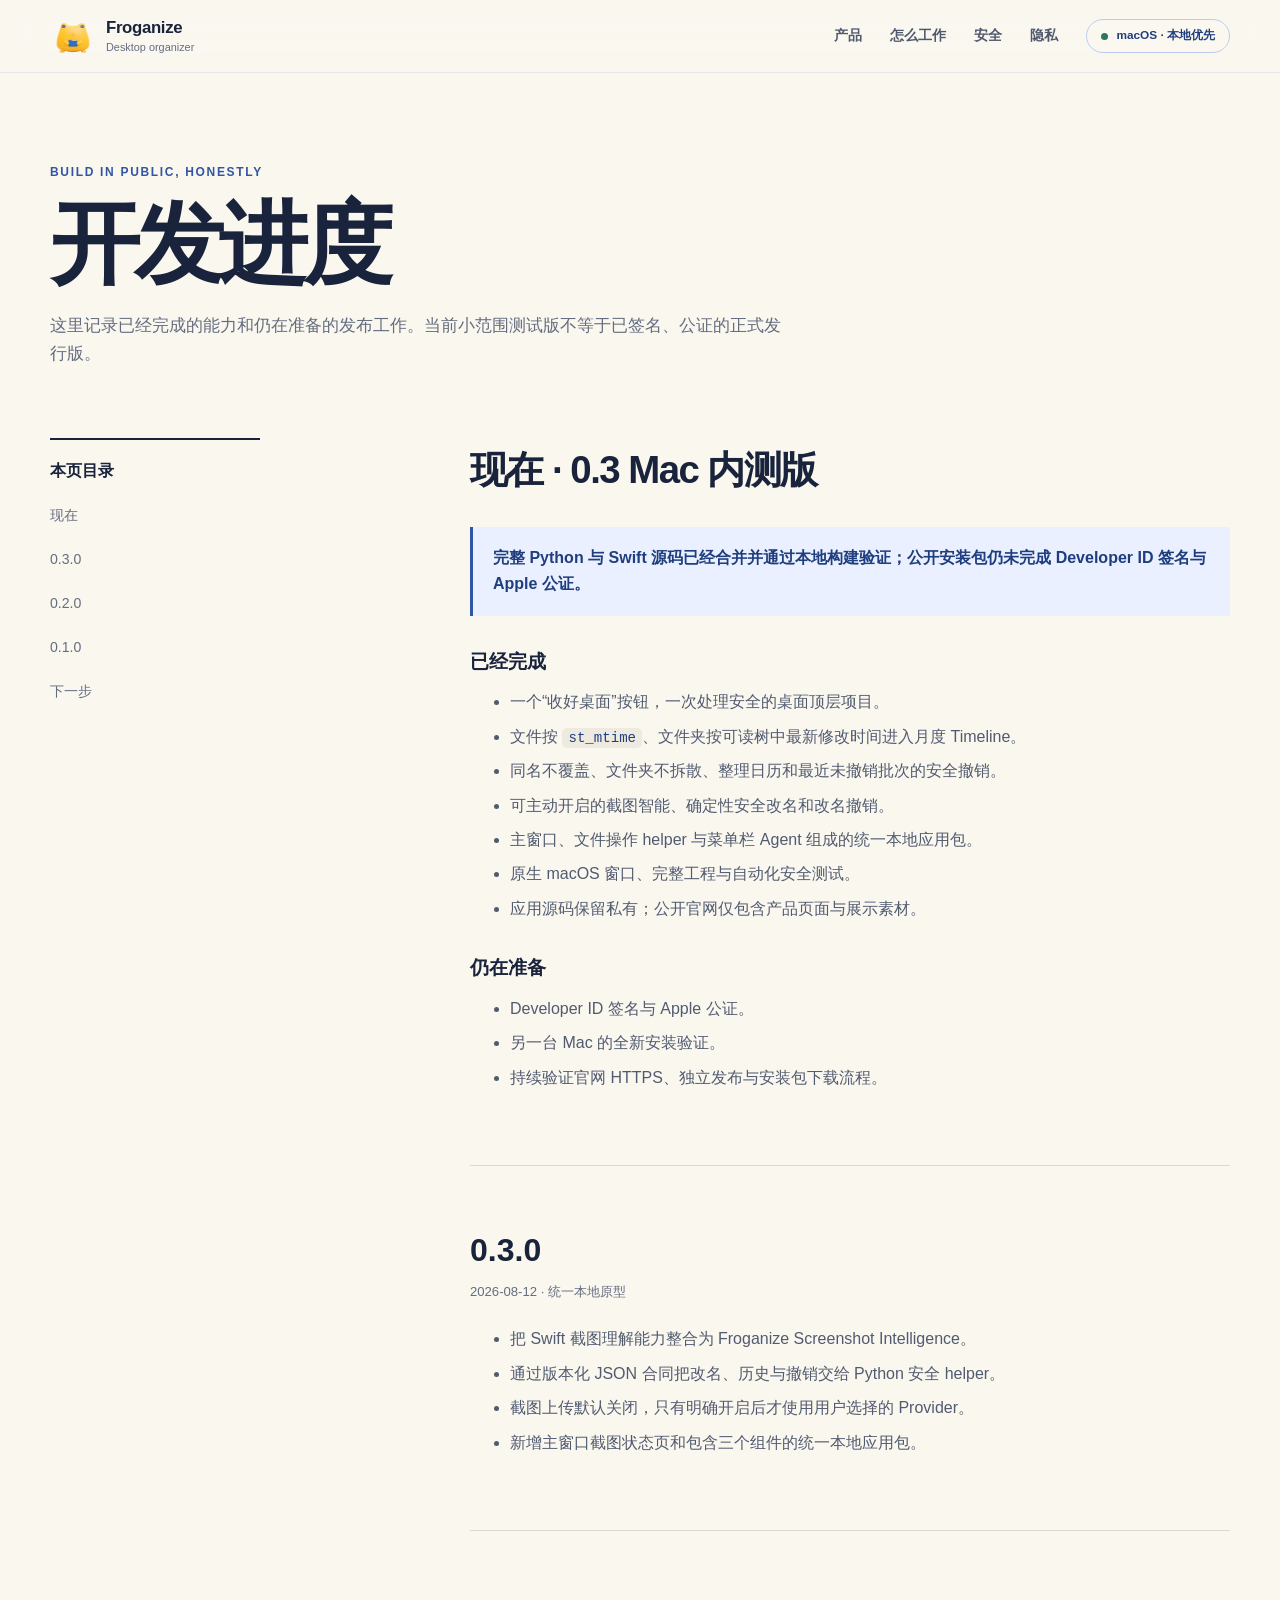
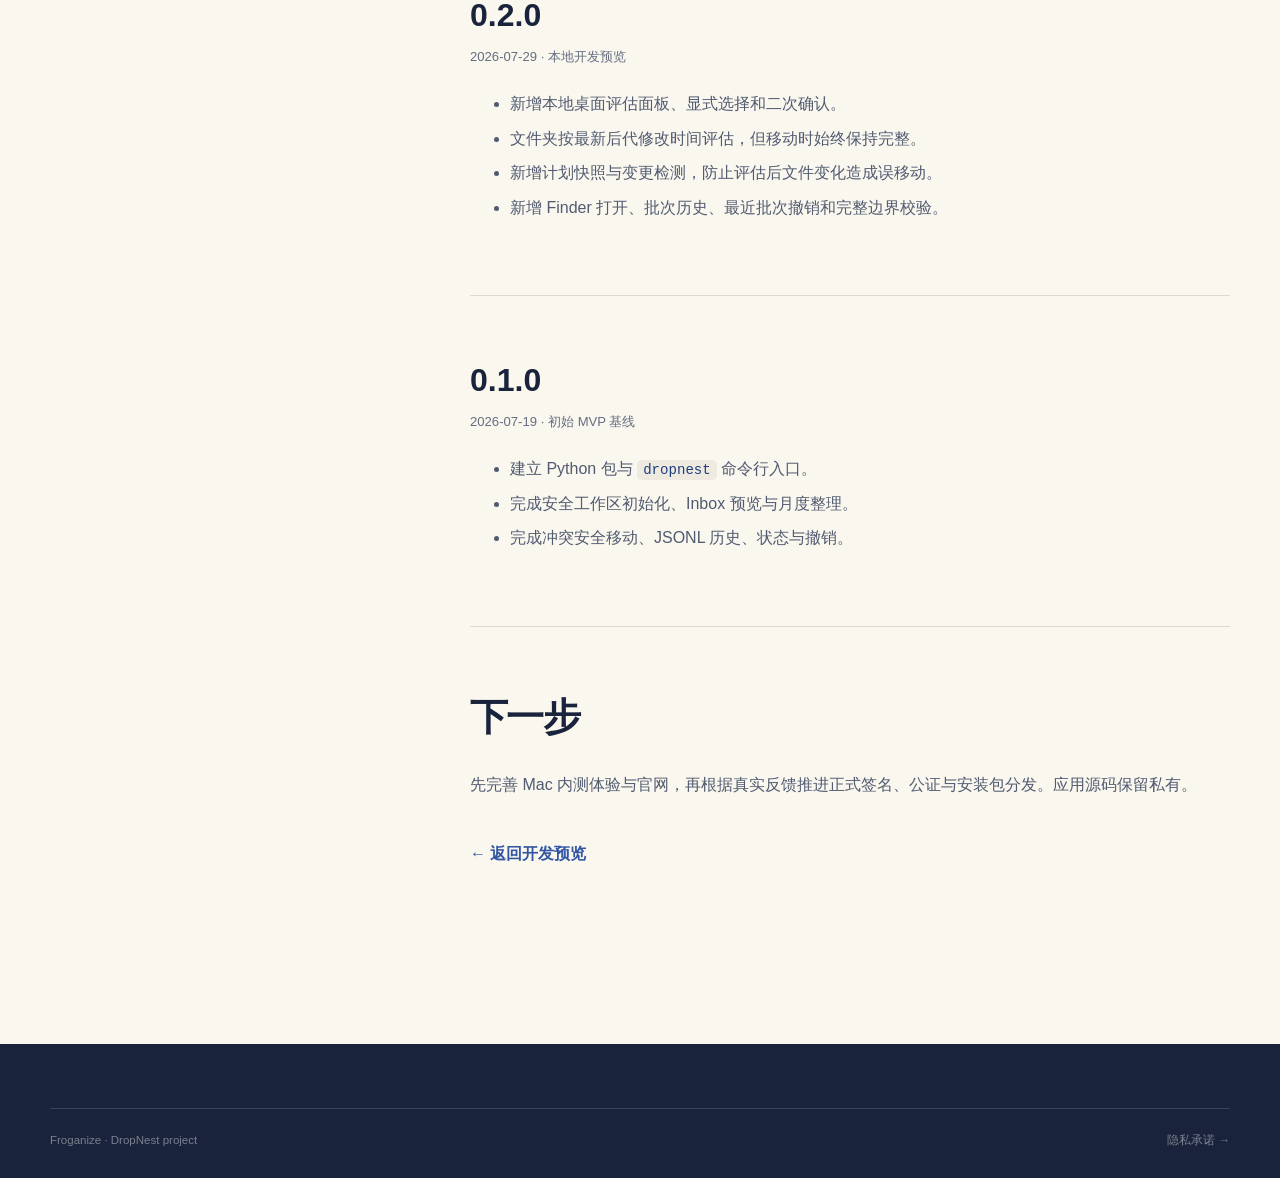
==== commit 4071e5b8: "Clarify private Mac beta and upcoming cloud service status" ====
--- a/changelog.html
+++ b/changelog.html
@@ -53,7 +53,7 @@
 
         <div class="document-content">
           <section class="document-section" id="now">
-            <h2>现在 · Mac 内测版</h2>
+            <h2>现在 · 0.3 Mac 内测版</h2>
             <div class="document-callout">完整 Python 与 Swift 源码已经合并并通过本地构建验证；公开安装包仍未完成 Developer ID 签名与 Apple 公证。</div>
             <h3>已经完成</h3>
             <ul>
